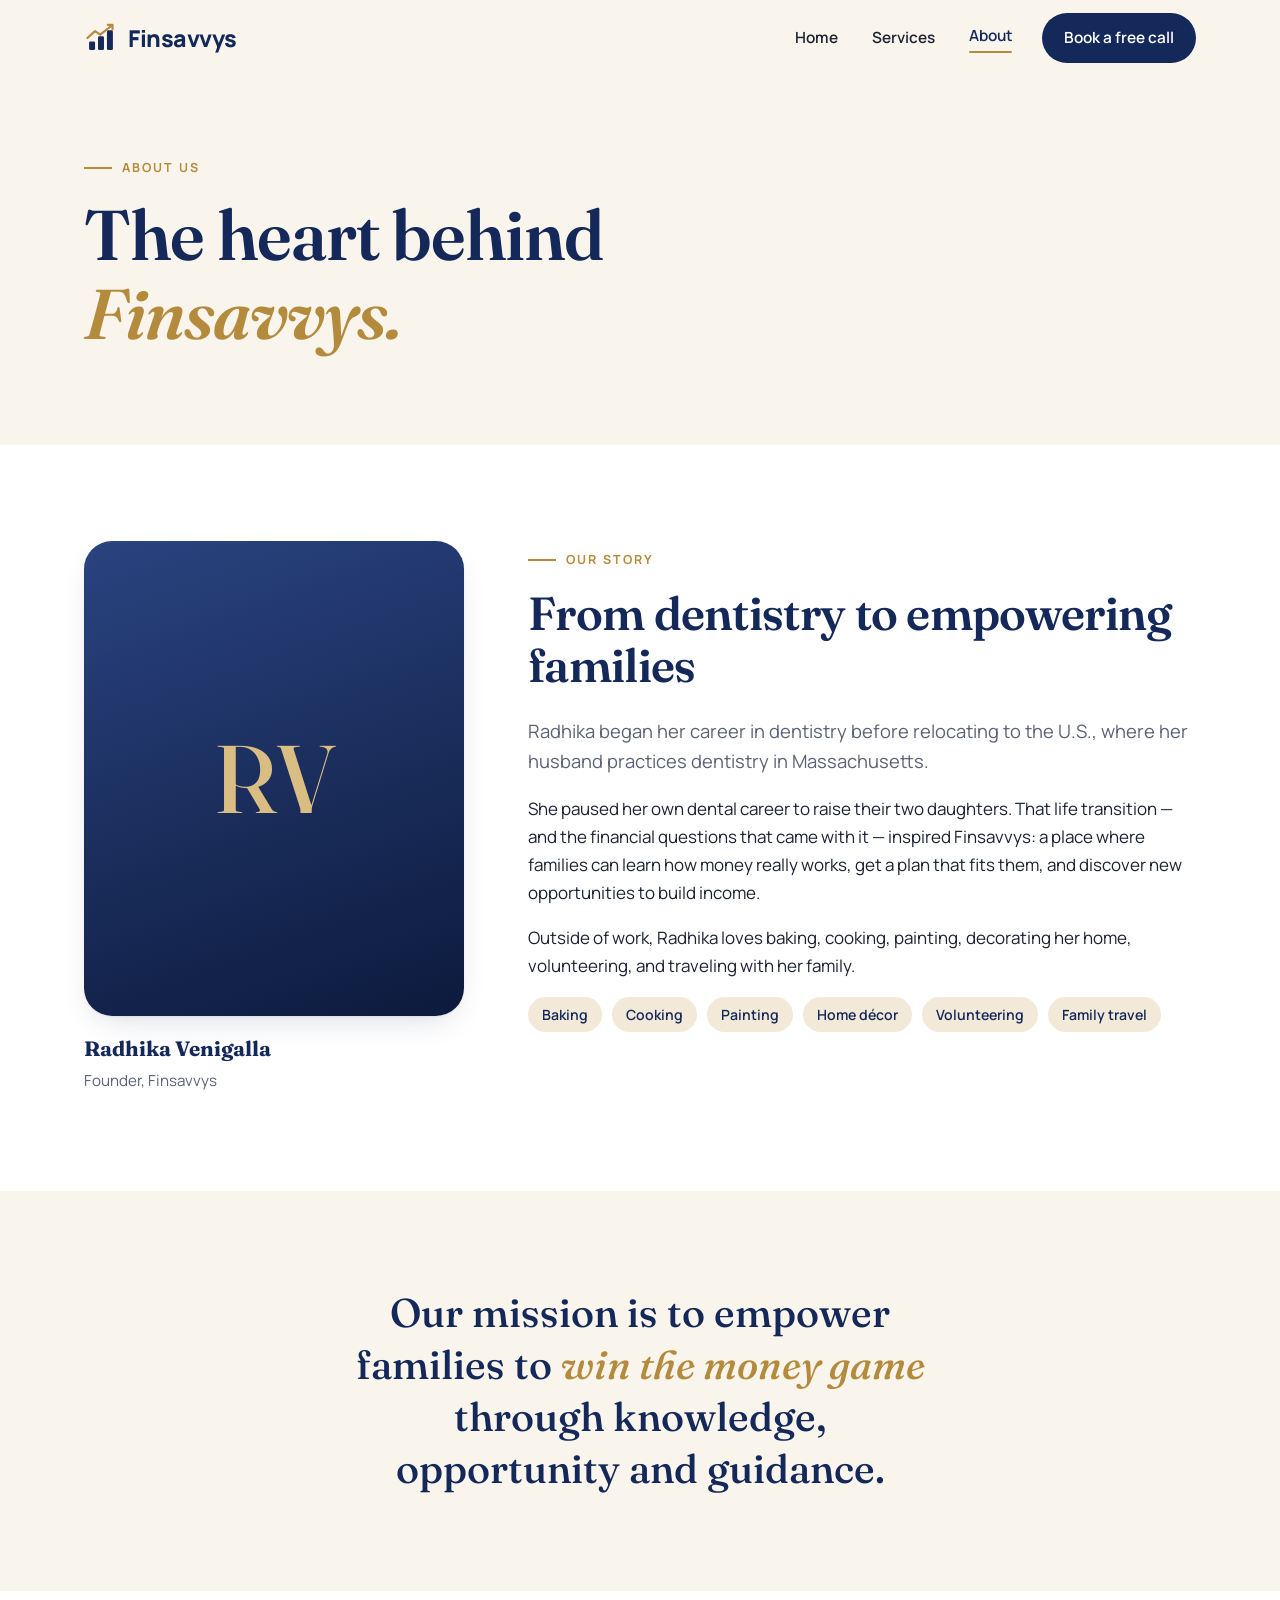
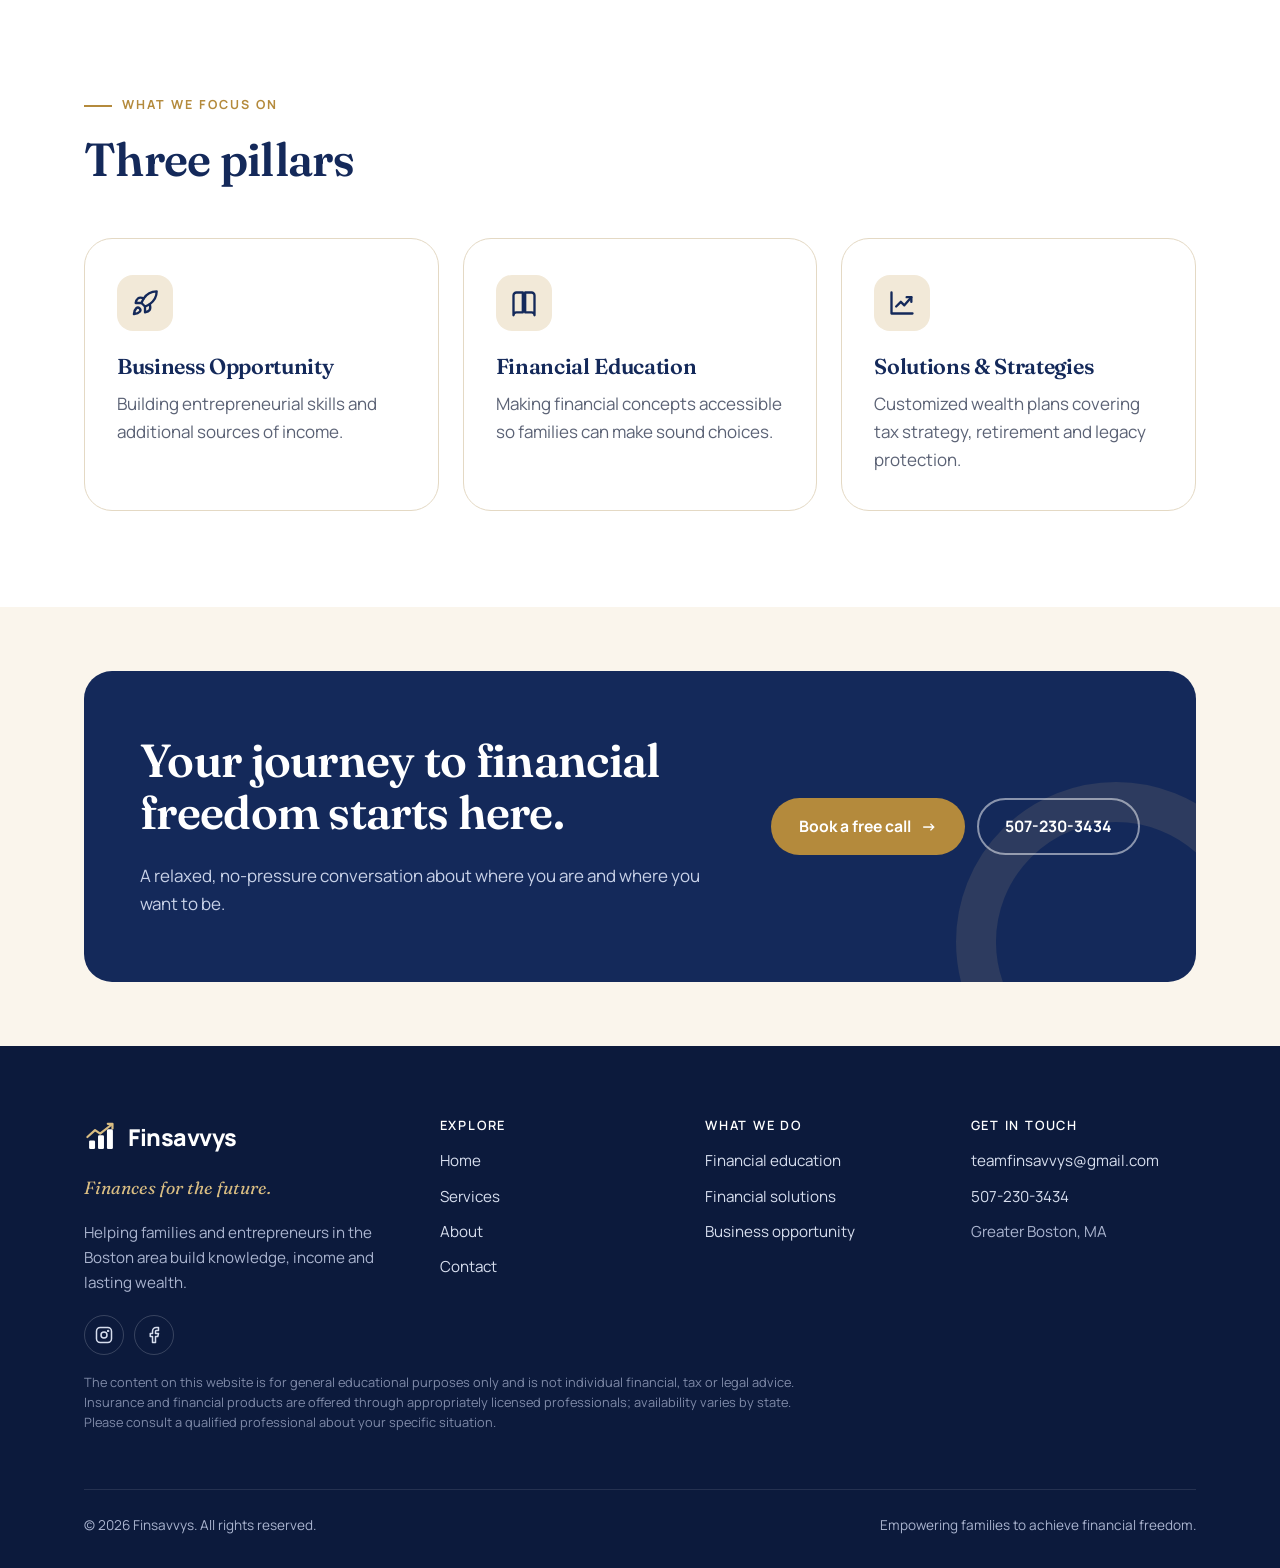
==== about/index.html @ d36380da "1st version" ====
<!doctype html>
<html lang="en">
<head>
<meta charset="utf-8">
<meta name="viewport" content="width=device-width, initial-scale=1">
<title>About | Finsavvys</title>
<meta name="description" content="Meet Radhika Venigalla, founder of Finsavvys, and learn about our mission to empower families through knowledge, opportunity and guidance.">
<link rel="canonical" href="https://www.finsavvys.com/about/">
<meta property="og:type" content="website">
<meta property="og:site_name" content="Finsavvys">
<meta property="og:title" content="About | Finsavvys">
<meta property="og:description" content="Meet Radhika Venigalla, founder of Finsavvys, and learn about our mission to empower families through knowledge, opportunity and guidance.">
<meta property="og:url" content="https://www.finsavvys.com/about/">
<meta property="og:image" content="https://www.finsavvys.com/assets/img/og-image.jpg">
<meta name="twitter:card" content="summary_large_image">
<meta name="theme-color" content="#14295a">
<link rel="icon" href="../assets/img/favicon.svg" type="image/svg+xml">
<link rel="preconnect" href="https://fonts.googleapis.com">
<link rel="preconnect" href="https://fonts.gstatic.com" crossorigin>
<link href="https://fonts.googleapis.com/css2?family=Fraunces:ital,opsz,wght@0,9..144,400..700;1,9..144,400..600&family=Manrope:wght@400;500;600;700;800&display=swap" rel="stylesheet">
<link rel="stylesheet" href="../assets/css/styles.css">
</head>
<body>
<a class="skip-link" href="#main">Skip to content</a>
<header class="site-header">
  <div class="container nav">
    <a class="brand" href="../" aria-label="Finsavvys home"><svg class="brand-mark" viewBox="0 0 40 40" aria-hidden="true"><rect x="6" y="24" width="7" height="10" rx="1.5" fill="#14295a"/><rect x="16.5" y="18" width="7" height="16" rx="1.5" fill="#14295a"/><rect x="27" y="11" width="7" height="23" rx="1.5" fill="#14295a"/><path d="M4 20 13 12l6 4 14-11" fill="none" stroke="#b48a3c" stroke-width="2.6" stroke-linecap="round" stroke-linejoin="round"/><path d="M28 4.5h5.5V10" fill="none" stroke="#b48a3c" stroke-width="2.6" stroke-linecap="round" stroke-linejoin="round"/></svg><span class="brand-name">Finsavvys</span></a>
    <button class="nav-toggle" aria-label="Open menu" aria-expanded="false" aria-controls="nav-links"><svg viewBox="0 0 24 24" fill="none" stroke="currentColor" stroke-width="2" stroke-linecap="round" aria-hidden="true"><path d="M4 7h16M4 12h16M4 17h16"/></svg></button>
    <ul class="nav-links" id="nav-links"><li><a href=".././">Home</a></li><li><a href="../services/">Services</a></li><li><a href="../about/" aria-current="page">About</a></li><li><a class="btn btn-primary" href="../contact/">Book a free call</a></li></ul>
  </div>
</header>
<main id="main">
<section class="page-hero">
  <div class="container">
    <span class="eyebrow">About us</span>
    <h1>The heart behind <em class="accent">Finsavvys.</em></h1>
  </div>
</section>

<section class="bg-white">
  <div class="container founder">
    <div class="reveal">
      <div class="portrait">
        <!-- To use a photo: add assets/img/radhika.jpg and replace the span below with
             <img src="../assets/img/radhika.jpg" alt="Radhika Venigalla, founder of Finsavvys"> -->
        <span class="monogram" aria-hidden="true">RV</span>
      </div>
      <div class="portrait-caption">
        <strong>Radhika Venigalla</strong>
        <span>Founder, Finsavvys</span>
      </div>
    </div>
    <div class="reveal">
      <span class="eyebrow">Our story</span>
      <h2>From dentistry to empowering families</h2>
      <p class="lede">Radhika began her career in dentistry before relocating to the U.S., where her husband practices dentistry in Massachusetts.</p>
      <p>She paused her own dental career to raise their two daughters. That life transition &mdash; and the financial questions that came with it &mdash; inspired Finsavvys: a place where families can learn how money really works, get a plan that fits them, and discover new opportunities to build income.</p>
      <p>Outside of work, Radhika loves baking, cooking, painting, decorating her home, volunteering, and traveling with her family.</p>
      <div class="tags"><span class="tag">Baking</span><span class="tag">Cooking</span><span class="tag">Painting</span><span class="tag">Home d&eacute;cor</span><span class="tag">Volunteering</span><span class="tag">Family travel</span></div>
    </div>
  </div>
</section>

<section>
  <div class="container">
    <p class="mission reveal">Our mission is to empower families to <span class="accent">win the money game</span> through knowledge, opportunity and guidance.</p>
  </div>
</section>

<section class="bg-white">
  <div class="container">
    <div class="section-head reveal">
      <span class="eyebrow">What we focus on</span>
      <h2>Three pillars</h2>
    </div>
    <div class="grid-3">
      <article class="card reveal"><div class="icon"><svg viewBox="0 0 24 24" fill="none" stroke="currentColor" stroke-width="2" stroke-linecap="round" stroke-linejoin="round" aria-hidden="true"><path d="M4.5 16.5c-1.5 1.3-2 5-2 5s3.7-.5 5-2c.7-.8.7-2.1-.1-2.9a2.2 2.2 0 0 0-2.9-.1Z"/><path d="m12 15-3-3a22 22 0 0 1 2-3.9A12.9 12.9 0 0 1 22 2c0 2.7-.8 7.5-6 11a22.4 22.4 0 0 1-4 2Z"/><path d="M9 12H4s.6-3 2-4c1.6-1.1 5 0 5 0"/><path d="M12 15v5s3-.6 4-2c1.1-1.6 0-5 0-5"/></svg></div><h3>Business Opportunity</h3><p>Building entrepreneurial skills and additional sources of income.</p></article>
      <article class="card reveal"><div class="icon"><svg viewBox="0 0 24 24" fill="none" stroke="currentColor" stroke-width="2" stroke-linecap="round" stroke-linejoin="round" aria-hidden="true"><path d="M3 5.5A2.5 2.5 0 0 1 5.5 3H11v17H5.5A2.5 2.5 0 0 0 3 22.5v-17Z"/><path d="M21 5.5A2.5 2.5 0 0 0 18.5 3H13v17h5.5a2.5 2.5 0 0 1 2.5 2.5v-17Z"/></svg></div><h3>Financial Education</h3><p>Making financial concepts accessible so families can make sound choices.</p></article>
      <article class="card reveal"><div class="icon"><svg viewBox="0 0 24 24" fill="none" stroke="currentColor" stroke-width="2" stroke-linecap="round" stroke-linejoin="round" aria-hidden="true"><path d="M3 3v18h18"/><path d="m7 15 4-4 3 3 6-7"/><path d="M16 7h4v4"/></svg></div><h3>Solutions &amp; Strategies</h3><p>Customized wealth plans covering tax strategy, retirement and legacy protection.</p></article>
    </div>
  </div>
</section>

<section class="section-tight">
  <div class="container">
    <div class="cta-band reveal">
      <div>
        <h2>Your journey to financial freedom starts here.</h2>
        <p>A relaxed, no-pressure conversation about where you are and where you want to be.</p>
      </div>
      <div class="cta-actions">
        <a class="btn btn-gold" href="../contact/">Book a free call <span class="arrow">&rarr;</span></a>
        <a class="btn btn-light" href="tel:+15072303434">507-230-3434</a>
      </div>
    </div>
  </div>
</section>
</main>
<footer class="site-footer">
  <div class="container">
    <div class="footer-grid">
      <div>
        <a class="brand" href="../" aria-label="Finsavvys home"><svg class="brand-mark" viewBox="0 0 40 40" aria-hidden="true"><rect x="6" y="24" width="7" height="10" rx="1.5" fill="#ffffff"/><rect x="16.5" y="18" width="7" height="16" rx="1.5" fill="#ffffff"/><rect x="27" y="11" width="7" height="23" rx="1.5" fill="#ffffff"/><path d="M4 20 13 12l6 4 14-11" fill="none" stroke="#d9bd82" stroke-width="2.6" stroke-linecap="round" stroke-linejoin="round"/><path d="M28 4.5h5.5V10" fill="none" stroke="#d9bd82" stroke-width="2.6" stroke-linecap="round" stroke-linejoin="round"/></svg><span class="brand-name">Finsavvys</span></a>
        <p class="tagline">Finances for the future.</p>
        <p>Helping families and entrepreneurs in the Boston area build knowledge, income and lasting wealth.</p>
        <div class="socials">
          <a href="https://www.instagram.com/finsavvys/" target="_blank" rel="noopener" aria-label="Finsavvys on Instagram"><svg viewBox="0 0 24 24" fill="none" stroke="currentColor" stroke-width="2" stroke-linecap="round" stroke-linejoin="round" aria-hidden="true"><rect x="2" y="2" width="20" height="20" rx="5"/><circle cx="12" cy="12" r="4"/><circle cx="17.5" cy="6.5" r=".6" fill="currentColor"/></svg></a>
          <a href="https://www.facebook.com/FinsavvysBoston/" target="_blank" rel="noopener" aria-label="Finsavvys on Facebook"><svg viewBox="0 0 24 24" fill="none" stroke="currentColor" stroke-width="2" stroke-linecap="round" stroke-linejoin="round" aria-hidden="true"><path d="M18 2h-3a5 5 0 0 0-5 5v3H7v4h3v8h4v-8h3l1-4h-4V7a1 1 0 0 1 1-1h3V2Z"/></svg></a>
        </div>
      </div>
      <div>
        <h4>Explore</h4>
        <ul>
          <li><a href="../">Home</a></li>
          <li><a href="../services/">Services</a></li>
          <li><a href="../about/">About</a></li>
          <li><a href="../contact/">Contact</a></li>
        </ul>
      </div>
      <div>
        <h4>What we do</h4>
        <ul>
          <li><a href="../services/#education">Financial education</a></li>
          <li><a href="../services/#solutions">Financial solutions</a></li>
          <li><a href="../services/#opportunity">Business opportunity</a></li>
        </ul>
      </div>
      <div>
        <h4>Get in touch</h4>
        <ul>
          <li><a href="mailto:teamfinsavvys@gmail.com">teamfinsavvys@gmail.com</a></li>
          <li><a href="tel:+15072303434">507-230-3434</a></li>
          <li>Greater Boston, MA</li>
        </ul>
      </div>
    </div>
    <p class="disclaimer">The content on this website is for general educational purposes only and is not individual financial, tax or legal advice. Insurance and financial products are offered through appropriately licensed professionals; availability varies by state. Please consult a qualified professional about your specific situation.</p>
    <div class="footer-bottom">
      <span>&copy; <span id="year">2026</span> Finsavvys. All rights reserved.</span>
      <span>Empowering families to achieve financial freedom.</span>
    </div>
  </div>
</footer>
<script src="../assets/js/main.js"></script>
</body>
</html>
---- assets/css/styles.css ----
/* ==========================================================
   Finsavvys — site styles
   Palette pulled from the Finsavvys logo: navy, gold, cream.
   ========================================================== */
:root {
  --navy: #14295a;
  --navy-deep: #0c1a3c;
  --navy-soft: #2a4380;
  --gold: #b48a3c;
  --gold-soft: #d9bd82;
  --cream: #faf5ec;
  --cream-deep: #f2e9d8;
  --ink: #1c2233;
  --muted: #5b6275;
  --line: #e4d9c4;
  --white: #ffffff;
  --radius: 14px;
  --radius-lg: 28px;
  --shadow: 0 1px 2px rgba(12, 26, 60, .06), 0 12px 32px -12px rgba(12, 26, 60, .18);
  --max: 1160px;
  --serif: "Fraunces", Georgia, "Times New Roman", serif;
  --sans: "Manrope", system-ui, -apple-system, "Segoe UI", sans-serif;
}

*, *::before, *::after { box-sizing: border-box; }
html { scroll-behavior: smooth; -webkit-text-size-adjust: 100%; }
body {
  margin: 0;
  font-family: var(--sans);
  font-size: 17px;
  line-height: 1.65;
  color: var(--ink);
  background: var(--cream);
  -webkit-font-smoothing: antialiased;
}
img, svg { display: block; max-width: 100%; }
a { color: var(--navy); }
a:hover { color: var(--gold); }
h1, h2, h3, h4 {
  font-family: var(--serif);
  font-weight: 600;
  color: var(--navy);
  line-height: 1.12;
  letter-spacing: -0.015em;
  margin: 0 0 .5em;
}
h1 { font-size: clamp(2.4rem, 5.6vw, 4.4rem); }
h2 { font-size: clamp(1.9rem, 3.8vw, 2.9rem); }
h3 { font-size: 1.35rem; }
p { margin: 0 0 1em; }
em.accent { font-style: italic; color: var(--gold); }

.container { width: 100%; max-width: var(--max); margin: 0 auto; padding: 0 24px; }
.skip-link {
  position: absolute; left: -999px; top: 8px; z-index: 100;
  background: var(--navy); color: #fff; padding: 8px 14px; border-radius: 8px;
}
.skip-link:focus { left: 8px; }

.eyebrow {
  display: inline-flex; align-items: center; gap: 10px;
  font-size: .78rem; font-weight: 700; letter-spacing: .16em; text-transform: uppercase;
  color: var(--gold); margin-bottom: 18px;
}
.eyebrow::before { content: ""; width: 28px; height: 2px; background: currentColor; }
.lede { font-size: 1.15rem; color: var(--muted); max-width: 60ch; }

/* ---------- Buttons ---------- */
.btn {
  display: inline-flex; align-items: center; gap: 10px;
  padding: 14px 26px; border-radius: 999px;
  font-family: var(--sans); font-weight: 700; font-size: .98rem;
  text-decoration: none; border: 2px solid transparent; cursor: pointer;
  transition: transform .15s ease, background .2s ease, color .2s ease, border-color .2s ease;
}
.btn:hover { transform: translateY(-1px); }
.btn-primary { background: var(--navy); color: #fff; }
.btn-primary:hover { background: var(--navy-deep); color: #fff; }
.btn-gold { background: var(--gold); color: #fff; }
.btn-gold:hover { background: #9c7630; color: #fff; }
.btn-ghost { border-color: var(--navy); color: var(--navy); background: transparent; }
.btn-ghost:hover { background: var(--navy); color: #fff; }
.btn-light { border-color: rgba(255,255,255,.5); color: #fff; }
.btn-light:hover { background: #fff; color: var(--navy); }
.btn .arrow { transition: transform .2s ease; }
.btn:hover .arrow { transform: translateX(3px); }

/* ---------- Header ---------- */
.site-header {
  position: sticky; top: 0; z-index: 50;
  background: rgba(250, 245, 236, .88);
  backdrop-filter: saturate(1.4) blur(10px);
  -webkit-backdrop-filter: saturate(1.4) blur(10px);
  border-bottom: 1px solid transparent;
  transition: border-color .2s ease;
}
.site-header.scrolled { border-bottom-color: var(--line); }
.nav { display: flex; align-items: center; justify-content: space-between; height: 76px; }
.brand { display: inline-flex; align-items: center; gap: 10px; text-decoration: none; }
.brand-mark { width: 34px; height: 34px; }
.brand-name { font-family: var(--sans); font-weight: 800; font-size: 1.45rem; color: var(--navy); letter-spacing: -0.02em; }
.nav-links { display: flex; align-items: center; gap: 6px; list-style: none; margin: 0; padding: 0; }
.nav-links a {
  display: block; padding: 8px 14px; border-radius: 999px;
  text-decoration: none; font-weight: 600; font-size: .96rem; color: var(--ink);
}
.nav-links a:hover { color: var(--navy); background: var(--cream-deep); }
.nav-links a[aria-current="page"] { color: var(--navy); }
.nav-links a[aria-current="page"]::after {
  content: ""; display: block; height: 2px; background: var(--gold); margin-top: 2px; border-radius: 2px;
}
.nav-links .btn { margin-left: 10px; padding: 10px 20px; color: #fff; }
.nav-links .btn:hover { background: var(--navy-deep); }
.nav-toggle {
  display: none; background: none; border: 0; padding: 10px; cursor: pointer; color: var(--navy);
}
.nav-toggle svg { width: 26px; height: 26px; }

@media (max-width: 820px) {
  .nav-toggle { display: block; }
  .nav-links {
    position: absolute; top: 76px; left: 0; right: 0;
    flex-direction: column; align-items: stretch; gap: 0;
    background: var(--cream); border-bottom: 1px solid var(--line);
    padding: 8px 24px 20px;
    display: none;
  }
  .nav-links.open { display: flex; }
  .nav-links a { padding: 14px 4px; border-radius: 0; border-bottom: 1px solid var(--line); }
  .nav-links a[aria-current="page"]::after { display: none; }
  .nav-links .btn { margin: 14px 0 0; justify-content: center; border-bottom: 0; padding: 14px; border-radius: 999px; }
}

/* ---------- Sections ---------- */
section { padding: 96px 0; }
.section-tight { padding: 64px 0; }
.section-head { max-width: 720px; margin-bottom: 52px; }
.section-head.center { text-align: center; margin-left: auto; margin-right: auto; }
.section-head.center .eyebrow { justify-content: center; }
.section-head.center .lede { margin-left: auto; margin-right: auto; }
.bg-white { background: var(--white); }
.bg-navy { background: var(--navy); color: #d7deee; }
.bg-navy h2, .bg-navy h3 { color: #fff; }
.bg-navy .eyebrow { color: var(--gold-soft); }
.bg-navy .lede { color: #b9c3dc; }

/* ---------- Hero ---------- */
.hero { padding: 72px 0 96px; position: relative; overflow: hidden; }
.hero-grid { display: grid; grid-template-columns: 1.15fr .85fr; gap: 56px; align-items: center; }
.hero h1 { margin-bottom: 24px; }
.hero .lede { margin-bottom: 36px; }
.hero-actions { display: flex; flex-wrap: wrap; gap: 14px; }
.hero-trust { display: flex; flex-wrap: wrap; gap: 22px; margin-top: 40px; color: var(--muted); font-size: .92rem; font-weight: 600; }
.hero-trust span { display: inline-flex; align-items: center; gap: 8px; }
.hero-trust svg { width: 18px; height: 18px; color: var(--gold); }

.hero-card {
  position: relative; background: var(--navy); color: #fff;
  border-radius: var(--radius-lg); padding: 36px; box-shadow: var(--shadow);
  overflow: hidden;
}
.hero-card::before {
  content: ""; position: absolute; inset: auto -60px -60px auto; width: 220px; height: 220px;
  border-radius: 50%; background: radial-gradient(circle, rgba(217,189,130,.35), transparent 70%);
}
.hero-card .label { font-size: .78rem; letter-spacing: .14em; text-transform: uppercase; color: var(--gold-soft); font-weight: 700; }
.hero-card h3 { color: #fff; font-size: 1.6rem; margin: 10px 0 22px; }
.growth { width: 100%; height: auto; margin: 6px 0 22px; }
.pillars-mini { list-style: none; margin: 0; padding: 0; display: grid; gap: 12px; }
.pillars-mini li {
  display: flex; align-items: center; gap: 12px;
  background: rgba(255,255,255,.07); border: 1px solid rgba(255,255,255,.1);
  padding: 12px 14px; border-radius: 12px; font-weight: 600; font-size: .95rem;
}
.pillars-mini .dot { width: 8px; height: 8px; border-radius: 50%; background: var(--gold-soft); flex: none; }

.hero-deco {
  position: absolute; right: -120px; top: -120px; width: 420px; height: 420px; border-radius: 50%;
  border: 1px solid var(--line); pointer-events: none;
}
.hero-deco.two { right: -60px; top: -60px; width: 300px; height: 300px; }

@media (max-width: 920px) {
  .hero-grid { grid-template-columns: 1fr; }
  .hero { padding-top: 48px; }
}

/* ---------- Pillar cards ---------- */
.grid-3 { display: grid; grid-template-columns: repeat(3, 1fr); gap: 24px; }
@media (max-width: 920px) { .grid-3 { grid-template-columns: 1fr; } }
.card {
  background: var(--white); border: 1px solid var(--line); border-radius: var(--radius-lg);
  padding: 36px 32px; position: relative; transition: transform .2s ease, box-shadow .2s ease;
}
.card:hover { transform: translateY(-4px); box-shadow: var(--shadow); }
.card .icon {
  width: 56px; height: 56px; border-radius: 16px; display: grid; place-items: center;
  background: var(--cream-deep); color: var(--navy); margin-bottom: 24px;
}
.card .icon svg { width: 28px; height: 28px; }
.card .num { position: absolute; top: 28px; right: 32px; font-family: var(--serif); font-size: 1rem; color: var(--gold); font-weight: 600; }
.card p { color: var(--muted); margin-bottom: 0; }
.card .card-link { display: inline-flex; margin-top: 20px; font-weight: 700; text-decoration: none; gap: 6px; }

/* ---------- Specializations ---------- */
.spec-grid { display: grid; grid-template-columns: repeat(4, 1fr); gap: 16px; }
@media (max-width: 920px) { .spec-grid { grid-template-columns: repeat(2, 1fr); } }
@media (max-width: 480px) { .spec-grid { grid-template-columns: 1fr; } }
.spec {
  display: flex; align-items: center; gap: 14px;
  background: rgba(255,255,255,.06); border: 1px solid rgba(255,255,255,.12);
  border-radius: var(--radius); padding: 20px; color: #fff; font-weight: 700;
}
.spec svg { width: 26px; height: 26px; color: var(--gold-soft); flex: none; }
.bg-white .spec, .bg-cream .spec { background: var(--cream); border-color: var(--line); color: var(--navy); }
.bg-white .spec svg { color: var(--gold); }

/* ---------- Split / feature ---------- */
.split { display: grid; grid-template-columns: 1fr 1fr; gap: 64px; align-items: center; }
@media (max-width: 920px) { .split { grid-template-columns: 1fr; gap: 40px; } }
.checklist { list-style: none; padding: 0; margin: 24px 0 32px; display: grid; gap: 14px; }
.checklist li { display: flex; gap: 14px; align-items: flex-start; }
.checklist svg { width: 22px; height: 22px; color: var(--gold); flex: none; margin-top: 3px; }

.steps { display: grid; gap: 18px; counter-reset: step; }
.step {
  display: grid; grid-template-columns: 56px 1fr; gap: 18px; align-items: start;
  background: var(--white); border: 1px solid var(--line); border-radius: var(--radius); padding: 22px;
}
.step::before {
  counter-increment: step; content: counter(step, decimal-leading-zero);
  font-family: var(--serif); font-size: 1.6rem; color: var(--gold); font-weight: 600; line-height: 1;
}
.step h3 { font-size: 1.1rem; margin-bottom: 4px; }
.step p { color: var(--muted); margin: 0; font-size: .96rem; }

/* ---------- Quote band ---------- */
.mission {
  font-family: var(--serif); font-size: clamp(1.6rem, 3.4vw, 2.5rem); line-height: 1.3;
  color: var(--navy); max-width: 22ch; margin: 0 auto; text-align: center; font-weight: 500;
}
.mission .accent { color: var(--gold); font-style: italic; }

/* ---------- CTA band ---------- */
.cta-band {
  background: var(--navy); border-radius: var(--radius-lg); padding: 64px 56px; color: #c9d2e8;
  display: grid; grid-template-columns: 1.4fr 1fr; gap: 40px; align-items: center; position: relative; overflow: hidden;
}
.cta-band::after {
  content: ""; position: absolute; right: -80px; bottom: -120px; width: 320px; height: 320px; border-radius: 50%;
  border: 40px solid rgba(217,189,130,.12);
}
.cta-band h2 { color: #fff; }
.cta-band p { margin: 0; }
.cta-actions { display: flex; flex-wrap: wrap; gap: 12px; justify-content: flex-end; position: relative; z-index: 1; }
@media (max-width: 820px) {
  .cta-band { grid-template-columns: 1fr; padding: 44px 28px; }
  .cta-actions { justify-content: flex-start; }
}

/* ---------- Page hero (inner pages) ---------- */
.page-hero { padding: 72px 0 56px; }
.page-hero h1 { max-width: 16ch; }

/* ---------- About ---------- */
.founder { display: grid; grid-template-columns: 380px 1fr; gap: 64px; align-items: start; }
@media (max-width: 920px) { .founder { grid-template-columns: 1fr; gap: 36px; } }
.portrait {
  aspect-ratio: 4 / 5; border-radius: var(--radius-lg); overflow: hidden; position: relative;
  background: linear-gradient(160deg, var(--navy-soft), var(--navy-deep));
  display: grid; place-items: center; box-shadow: var(--shadow);
}
.portrait img { width: 100%; height: 100%; object-fit: cover; }
.portrait .monogram { font-family: var(--serif); font-size: 6rem; color: var(--gold-soft); font-weight: 500; }
.portrait-caption { margin-top: 16px; }
.portrait-caption strong { display: block; font-family: var(--serif); font-size: 1.3rem; color: var(--navy); }
.portrait-caption span { color: var(--muted); font-size: .95rem; }
.tags { display: flex; flex-wrap: wrap; gap: 10px; margin-top: 16px; }
.tag { background: var(--cream-deep); color: var(--navy); border-radius: 999px; padding: 6px 14px; font-size: .88rem; font-weight: 600; }

/* ---------- Contact ---------- */
.contact-grid { display: grid; grid-template-columns: .9fr 1.1fr; gap: 56px; align-items: start; }
@media (max-width: 920px) { .contact-grid { grid-template-columns: 1fr; } }
.contact-list { list-style: none; padding: 0; margin: 28px 0; display: grid; gap: 14px; }
.contact-list a {
  display: flex; align-items: center; gap: 16px; text-decoration: none;
  background: var(--white); border: 1px solid var(--line); border-radius: var(--radius); padding: 18px 20px;
  color: var(--ink); transition: border-color .2s ease;
}
.contact-list a:hover { border-color: var(--gold); color: var(--ink); }
.contact-list .icon { width: 44px; height: 44px; border-radius: 12px; background: var(--cream-deep); color: var(--navy); display: grid; place-items: center; flex: none; }
.contact-list .icon svg { width: 22px; height: 22px; }
.contact-list small { display: block; color: var(--muted); font-size: .8rem; font-weight: 700; letter-spacing: .08em; text-transform: uppercase; }
.contact-list strong { font-weight: 700; word-break: break-word; }

.form-card { background: var(--white); border: 1px solid var(--line); border-radius: var(--radius-lg); padding: 40px; box-shadow: var(--shadow); }
@media (max-width: 520px) { .form-card { padding: 26px 20px; } }
.form-row { display: grid; grid-template-columns: 1fr 1fr; gap: 16px; }
@media (max-width: 520px) { .form-row { grid-template-columns: 1fr; } }
.field { display: grid; gap: 6px; margin-bottom: 18px; }
.field label { font-weight: 700; font-size: .9rem; color: var(--navy); }
.field input, .field select, .field textarea {
  font: inherit; font-size: 1rem; color: var(--ink);
  background: var(--cream); border: 1px solid var(--line); border-radius: 12px; padding: 13px 14px; width: 100%;
  transition: border-color .2s ease, box-shadow .2s ease;
}
.field textarea { min-height: 130px; resize: vertical; }
.field input:focus, .field select:focus, .field textarea:focus {
  outline: none; border-color: var(--navy); box-shadow: 0 0 0 3px rgba(20,41,90,.12);
}
.chips { display: flex; flex-wrap: wrap; gap: 8px; }
.chip { position: relative; }
.chip input { position: absolute; left: 0; top: 0; width: 1px; height: 1px; opacity: 0; pointer-events: none; }
.chip span {
  display: inline-block; padding: 8px 14px; border-radius: 999px; border: 1px solid var(--line);
  background: var(--cream); font-size: .9rem; font-weight: 600; cursor: pointer; user-select: none;
}
.chip input:checked + span { background: var(--navy); color: #fff; border-color: var(--navy); }
.chip input:focus-visible + span { box-shadow: 0 0 0 3px rgba(20,41,90,.2); }
.form-note { font-size: .85rem; color: var(--muted); margin-top: 14px; }
.hp { position: absolute; left: -9999px; }

/* ---------- Footer ---------- */
.site-footer { background: var(--navy-deep); color: #aab4cf; padding: 72px 0 32px; font-size: .95rem; }
.footer-grid { display: grid; grid-template-columns: 1.4fr 1fr 1fr 1fr; gap: 40px; }
@media (max-width: 820px) { .footer-grid { grid-template-columns: 1fr 1fr; } }
@media (max-width: 480px) { .footer-grid { grid-template-columns: 1fr; } }
.site-footer .brand-name { color: #fff; }
.site-footer h4 { font-family: var(--sans); color: #fff; font-size: .8rem; letter-spacing: .14em; text-transform: uppercase; margin-bottom: 16px; }
.site-footer ul { list-style: none; margin: 0; padding: 0; display: grid; gap: 10px; }
.site-footer a { color: #d7deee; text-decoration: none; }
.site-footer a:hover { color: var(--gold-soft); }
.tagline { font-family: var(--serif); font-style: italic; color: var(--gold-soft); margin-top: 12px; font-size: 1.1rem; }
.socials { display: flex; gap: 10px; margin-top: 20px; }
.socials a { width: 40px; height: 40px; border-radius: 50%; display: grid; place-items: center; border: 1px solid rgba(255,255,255,.18); }
.socials a:hover { border-color: var(--gold-soft); }
.socials svg { width: 18px; height: 18px; }
.footer-bottom {
  border-top: 1px solid rgba(255,255,255,.1); margin-top: 56px; padding-top: 24px;
  display: flex; flex-wrap: wrap; justify-content: space-between; gap: 16px; font-size: .85rem;
}
.disclaimer { font-size: .8rem; color: #7f8aa8; margin-top: 18px; max-width: 90ch; line-height: 1.55; }

/* ---------- Reveal on scroll ---------- */
.reveal { opacity: 0; transform: translateY(18px); transition: opacity .7s ease, transform .7s ease; }
.reveal.in { opacity: 1; transform: none; }
@media (prefers-reduced-motion: reduce) {
  .reveal { opacity: 1; transform: none; transition: none; }
  html { scroll-behavior: auto; }
}
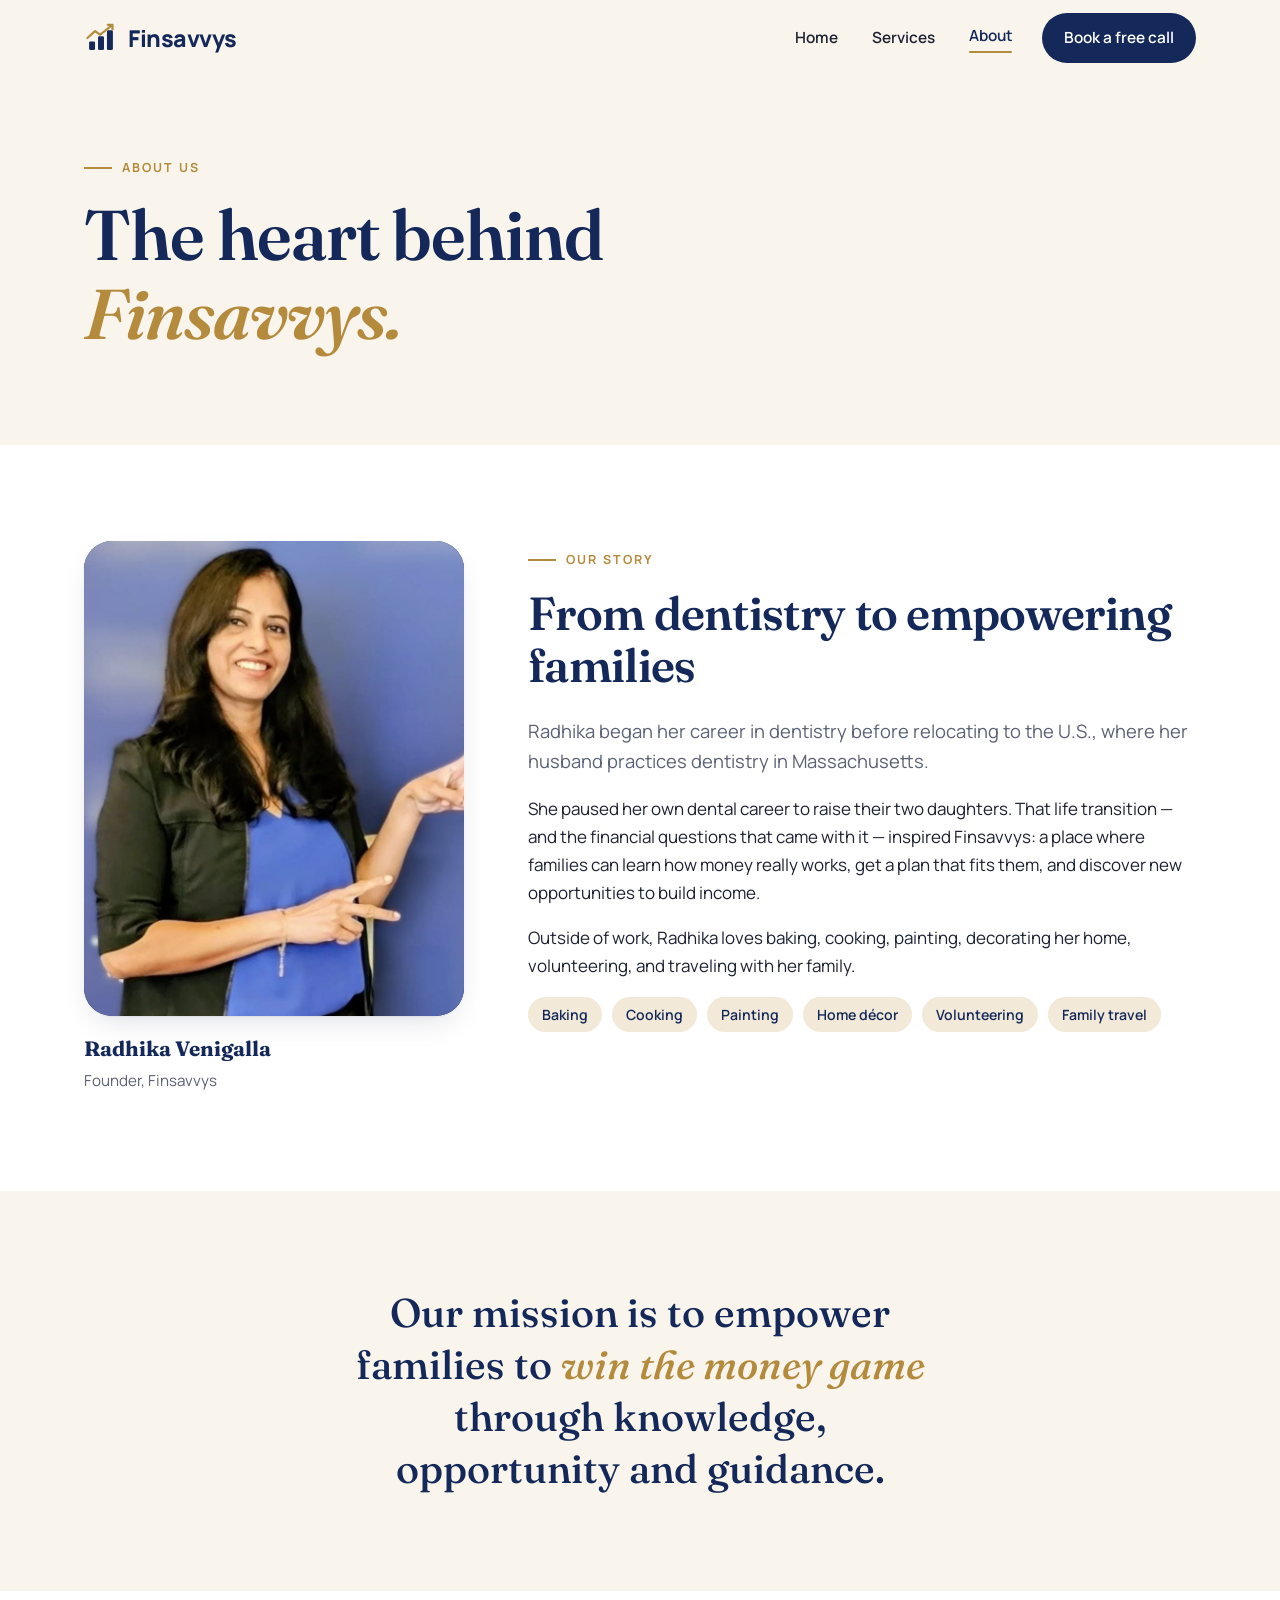
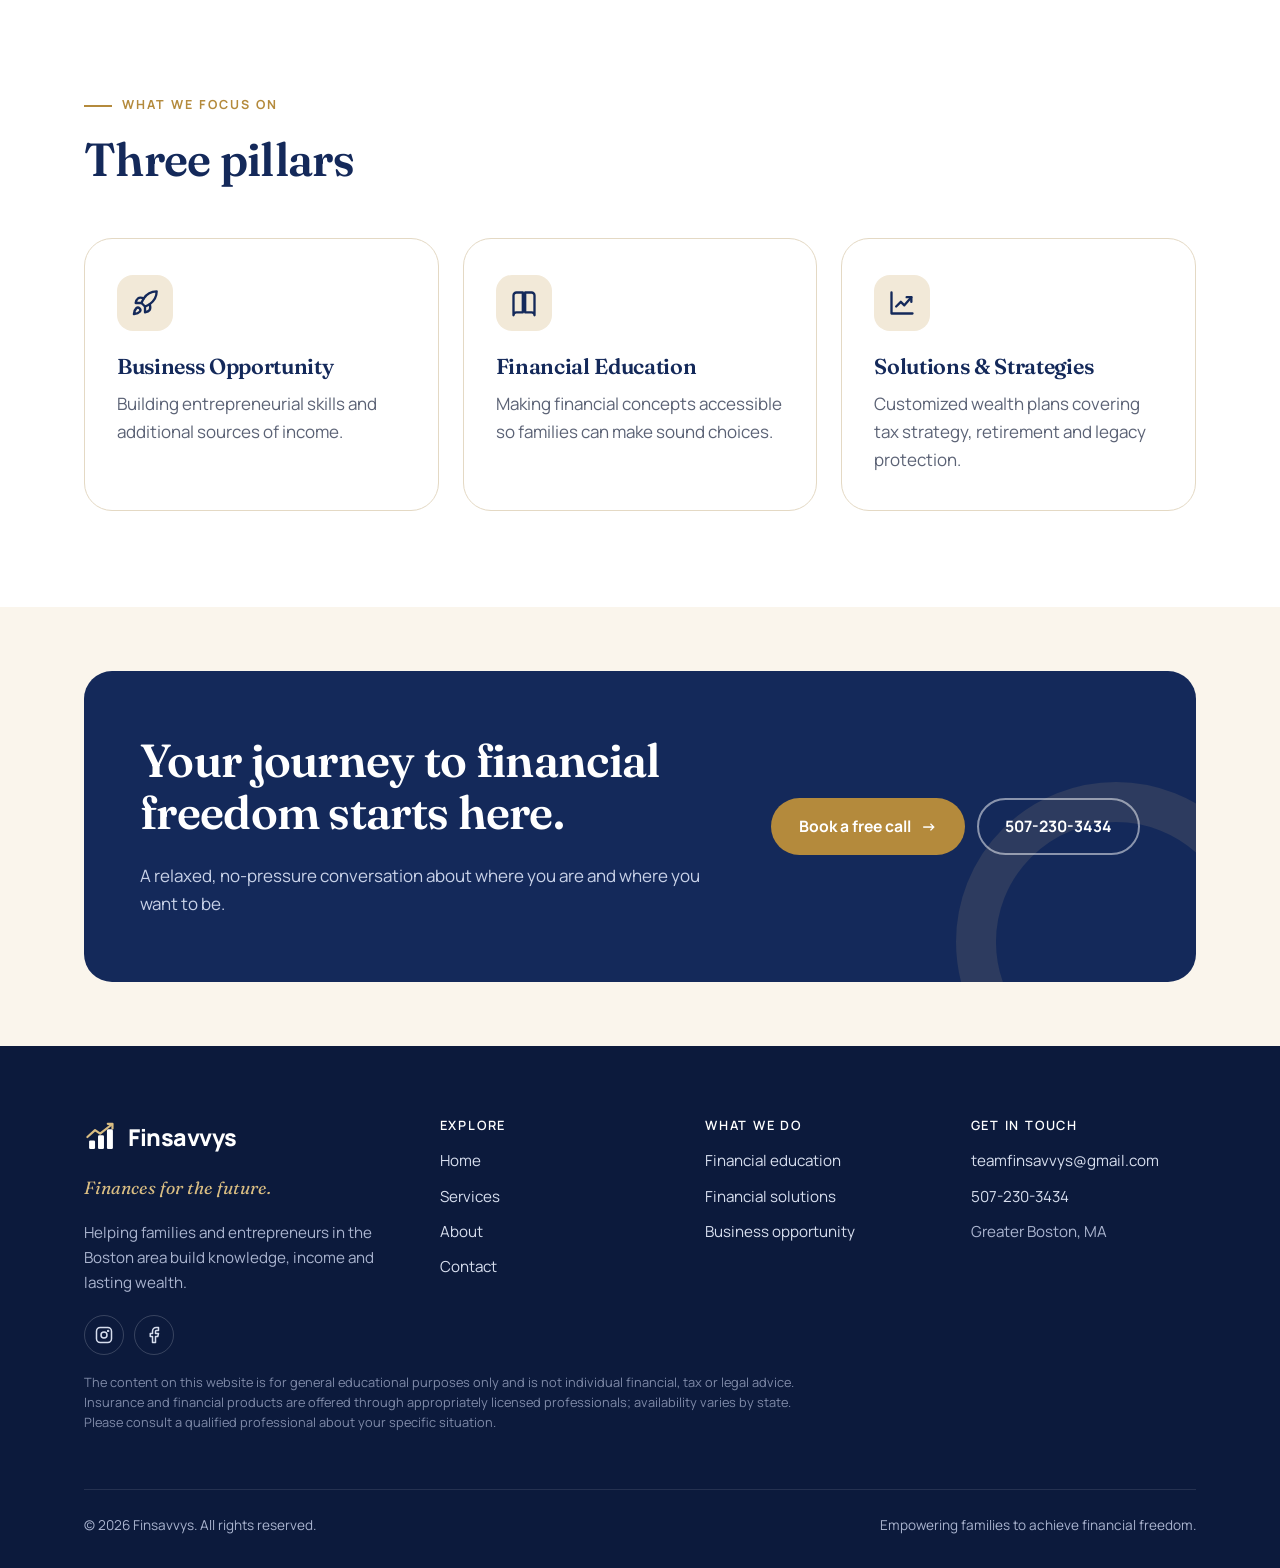
==== commit 662a33f0: "v2" ====
--- a/about/index.html
+++ b/about/index.html
@@ -41,9 +41,7 @@
   <div class="container founder">
     <div class="reveal">
       <div class="portrait">
-        <!-- To use a photo: add assets/img/radhika.jpg and replace the span below with
-             <img src="../assets/img/radhika.jpg" alt="Radhika Venigalla, founder of Finsavvys"> -->
-        <span class="monogram" aria-hidden="true">RV</span>
+        <img src="../assets/img/radhika.jpg" alt="Radhika Venigalla, founder of Finsavvys" width="800" height="1000" loading="eager">
       </div>
       <div class="portrait-caption">
         <strong>Radhika Venigalla</strong>
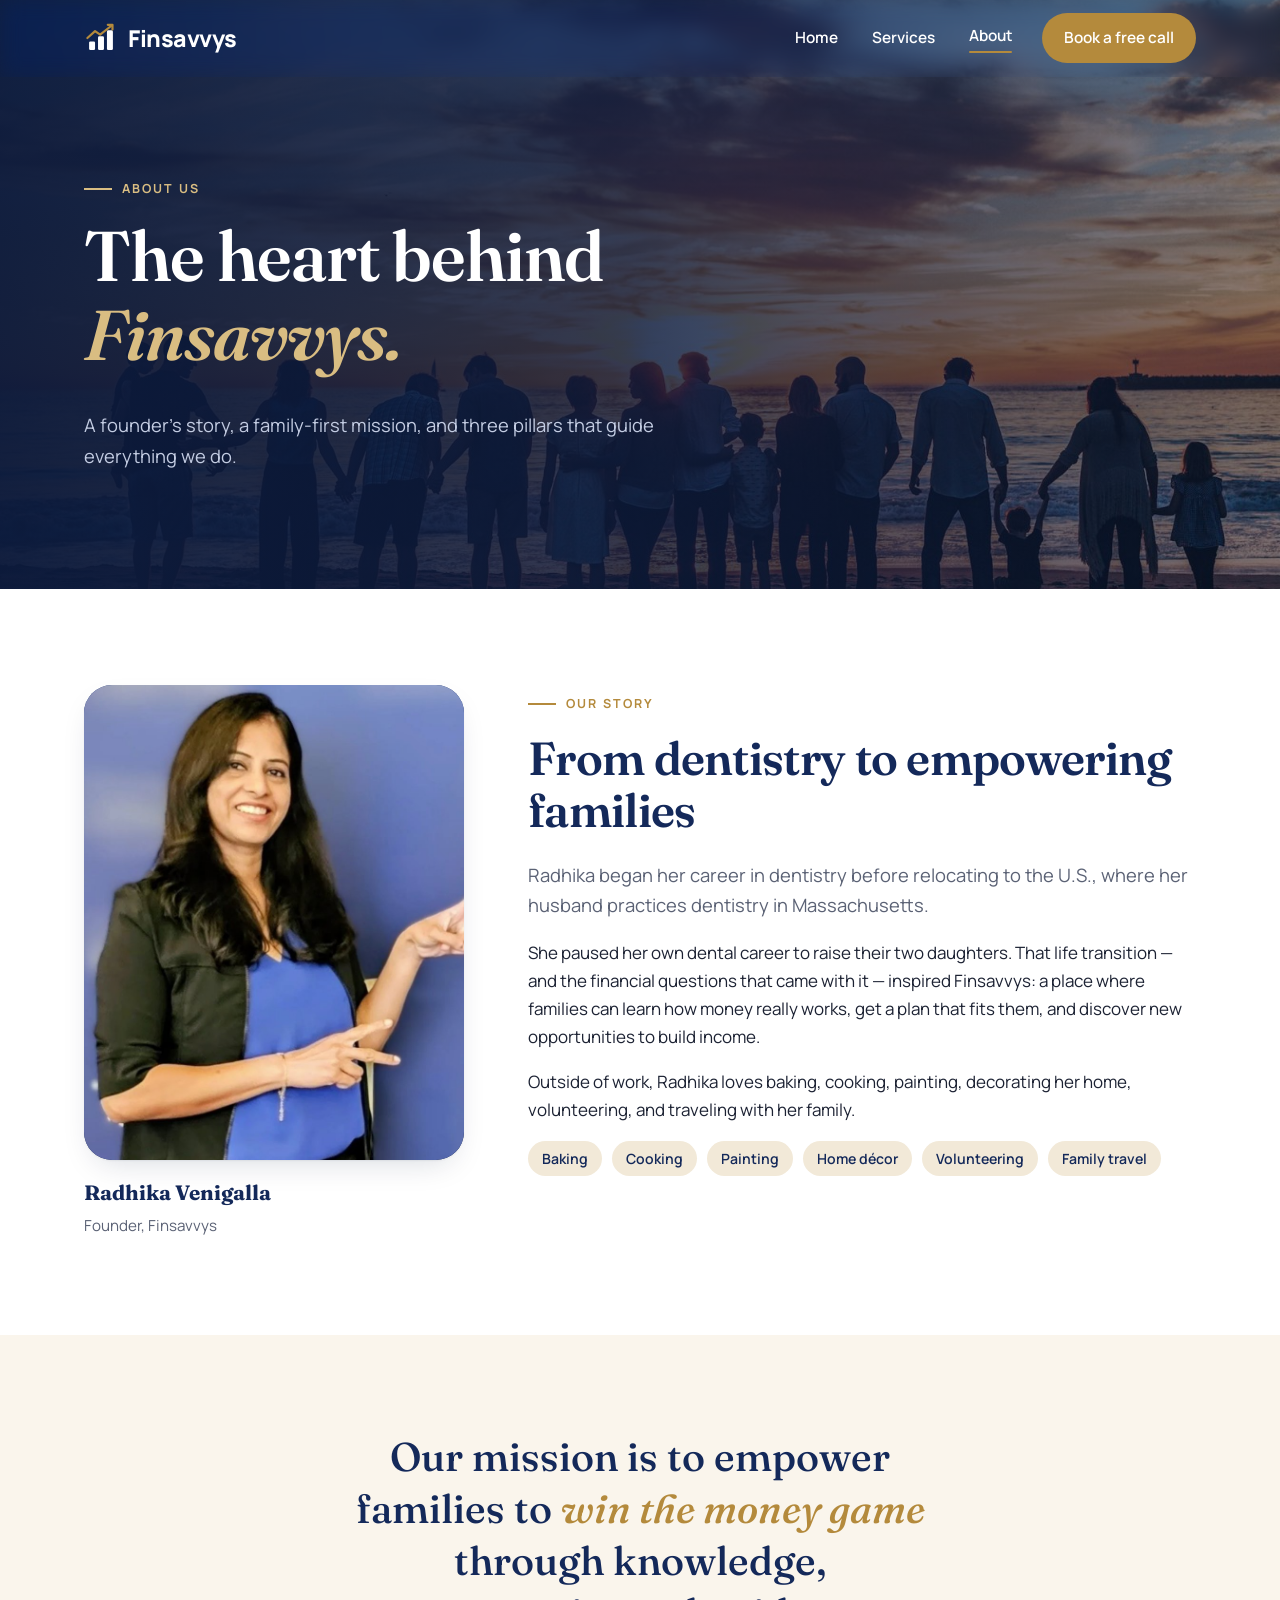
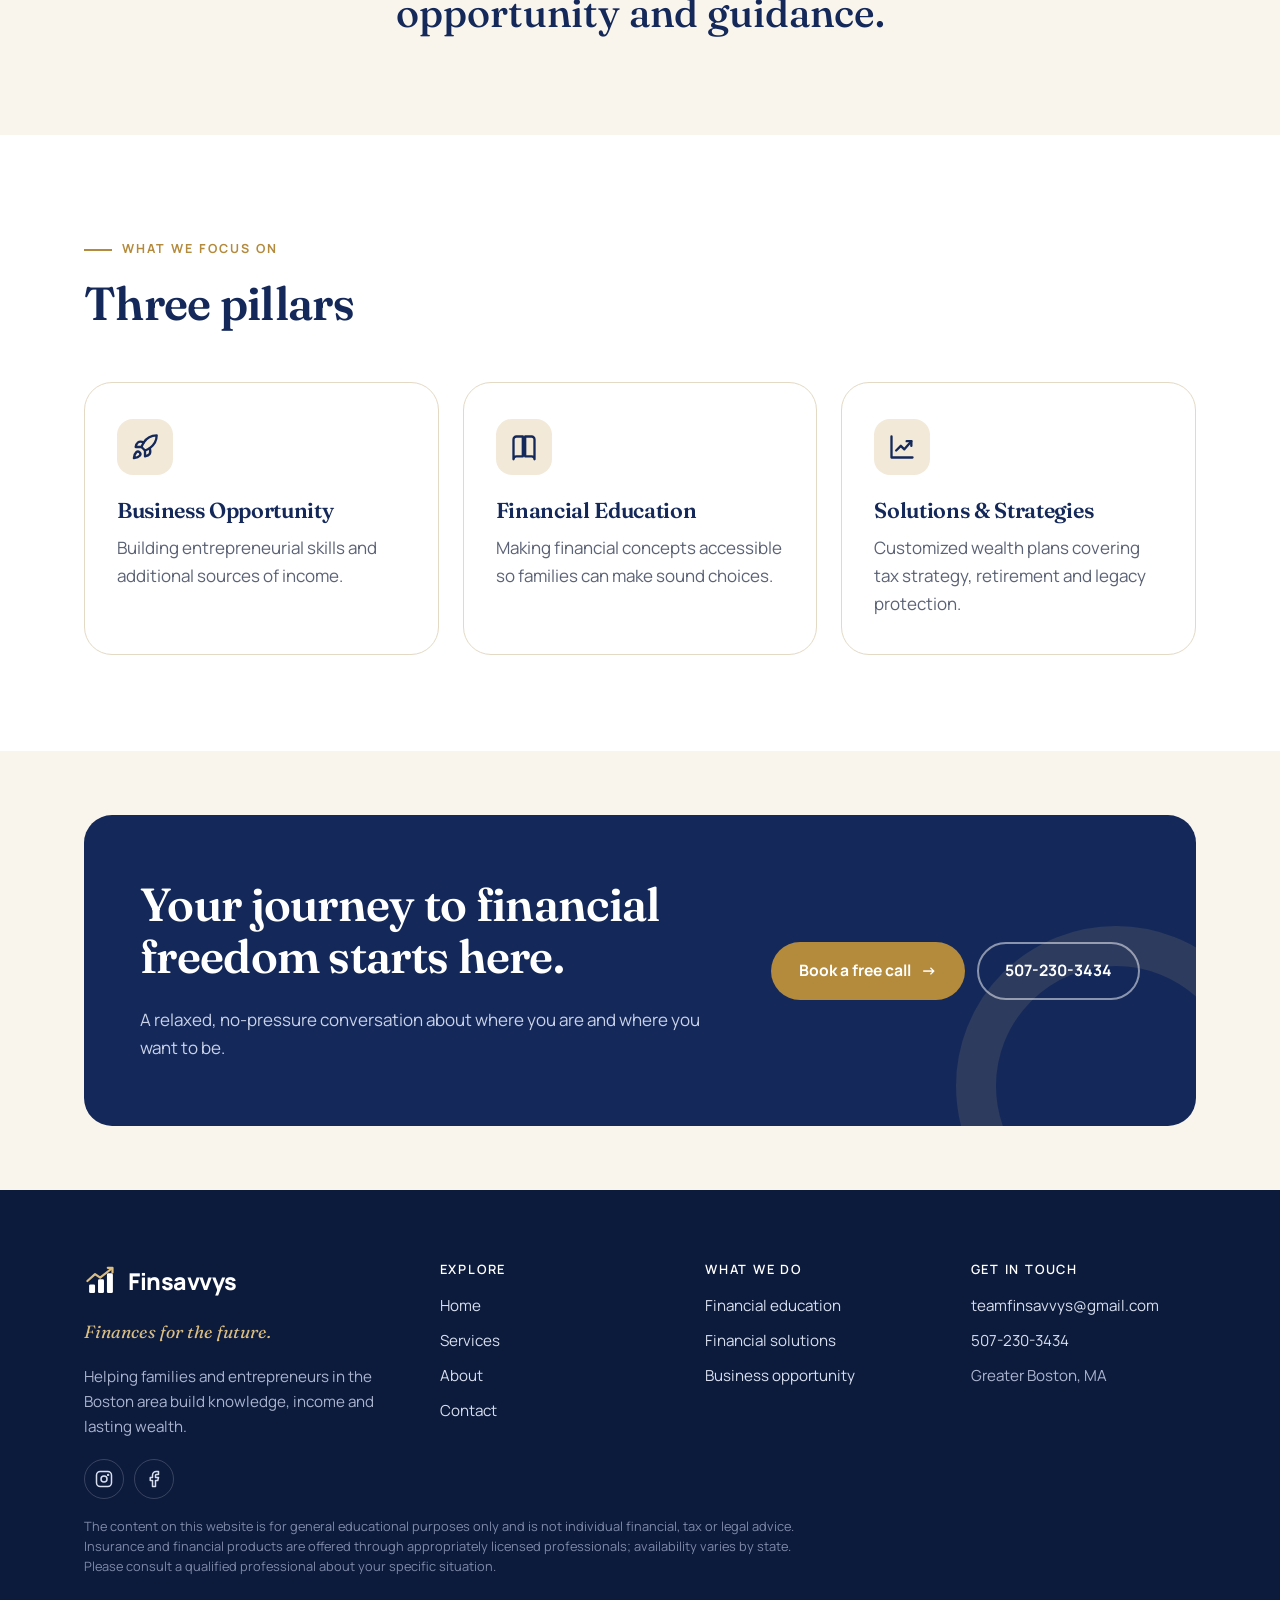
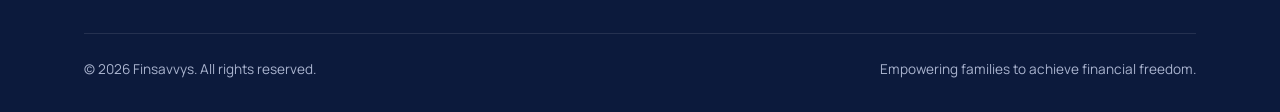
==== commit b99f13c9: "v3" ====
--- a/about/index.html
+++ b/about/index.html
@@ -22,7 +22,7 @@
 </head>
 <body>
 <a class="skip-link" href="#main">Skip to content</a>
-<header class="site-header">
+<header class="site-header on-dark">
   <div class="container nav">
     <a class="brand" href="../" aria-label="Finsavvys home"><svg class="brand-mark" viewBox="0 0 40 40" aria-hidden="true"><rect x="6" y="24" width="7" height="10" rx="1.5" fill="#14295a"/><rect x="16.5" y="18" width="7" height="16" rx="1.5" fill="#14295a"/><rect x="27" y="11" width="7" height="23" rx="1.5" fill="#14295a"/><path d="M4 20 13 12l6 4 14-11" fill="none" stroke="#b48a3c" stroke-width="2.6" stroke-linecap="round" stroke-linejoin="round"/><path d="M28 4.5h5.5V10" fill="none" stroke="#b48a3c" stroke-width="2.6" stroke-linecap="round" stroke-linejoin="round"/></svg><span class="brand-name">Finsavvys</span></a>
     <button class="nav-toggle" aria-label="Open menu" aria-expanded="false" aria-controls="nav-links"><svg viewBox="0 0 24 24" fill="none" stroke="currentColor" stroke-width="2" stroke-linecap="round" aria-hidden="true"><path d="M4 7h16M4 12h16M4 17h16"/></svg></button>
@@ -30,10 +30,12 @@
   </div>
 </header>
 <main id="main">
-<section class="page-hero">
+<section class="page-hero-x">
+  <img src="../assets/img/family-sunset.jpg" alt="">
   <div class="container">
     <span class="eyebrow">About us</span>
     <h1>The heart behind <em class="accent">Finsavvys.</em></h1>
+    <p class="lede">A founder's story, a family-first mission, and three pillars that guide everything we do.</p>
   </div>
 </section>
 
@@ -41,7 +43,7 @@
   <div class="container founder">
     <div class="reveal">
       <div class="portrait">
-        <img src="../assets/img/radhika.jpg" alt="Radhika Venigalla, founder of Finsavvys" width="800" height="1000" loading="eager">
+        <img src="../assets/img/radhika.jpg" alt="Radhika Venigalla, founder of Finsavvys" width="800" height="1000">
       </div>
       <div class="portrait-caption">
         <strong>Radhika Venigalla</strong>
--- a/assets/css/styles.css
+++ b/assets/css/styles.css
@@ -348,3 +348,207 @@
   .reveal { opacity: 1; transform: none; transition: none; }
   html { scroll-behavior: auto; }
 }
+
+/* ==========================================================
+   V2 — bolder look
+   ========================================================== */
+.site-header.on-dark:not(.scrolled) { background: transparent; }
+.site-header.on-dark:not(.scrolled) .brand-name,
+.site-header.on-dark:not(.scrolled) .nav-links a:not(.btn) { color: #fff; }
+.site-header.on-dark:not(.scrolled) .nav-links a:not(.btn):hover { background: rgba(255,255,255,.1); }
+.site-header.on-dark:not(.scrolled) .nav-toggle { color: #fff; }
+.site-header.on-dark:not(.scrolled) .brand-mark rect { fill: #fff; }
+.site-header.on-dark:not(.scrolled) .nav-links .btn { background: var(--gold); }
+.site-header.on-dark { position: fixed; left: 0; right: 0; }
+@media (max-width: 820px) {
+  .site-header.on-dark:not(.scrolled) .nav-links.open { background: var(--navy-deep); }
+  .site-header.on-dark:not(.scrolled) .nav-links.open a { border-color: rgba(255,255,255,.12); }
+}
+
+/* Dark hero */
+.hero-x {
+  position: relative; overflow: hidden; color: #cdd5ea;
+  background: radial-gradient(1200px 600px at 85% 10%, #22407f 0%, transparent 60%),
+              radial-gradient(900px 500px at 0% 100%, #1b3470 0%, transparent 55%),
+              var(--navy-deep);
+  padding: 150px 0 110px;
+}
+.hero-x::before { /* subtle grid */
+  content: ""; position: absolute; inset: 0; pointer-events: none; opacity: .5;
+  background-image: linear-gradient(rgba(255,255,255,.035) 1px, transparent 1px),
+                    linear-gradient(90deg, rgba(255,255,255,.035) 1px, transparent 1px);
+  background-size: 56px 56px;
+  mask-image: radial-gradient(ellipse at 60% 40%, #000 30%, transparent 75%);
+  -webkit-mask-image: radial-gradient(ellipse at 60% 40%, #000 30%, transparent 75%);
+}
+.orb { position: absolute; border-radius: 50%; filter: blur(60px); opacity: .55; pointer-events: none; animation: float 14s ease-in-out infinite; }
+.orb.gold { width: 380px; height: 380px; background: #b48a3c; right: 8%; top: 18%; opacity: .28; }
+.orb.blue { width: 460px; height: 460px; background: #2f5bd0; left: -120px; bottom: -160px; opacity: .3; animation-delay: -6s; }
+@keyframes float { 0%,100% { transform: translate(0,0) } 50% { transform: translate(-30px, 25px) } }
+
+.hero-x .hero-grid { position: relative; z-index: 1; grid-template-columns: 1.1fr .9fr; }
+.hero-x h1 { color: #fff; font-size: clamp(2.7rem, 6.2vw, 5.2rem); line-height: 1.02; letter-spacing: -0.025em; }
+.hero-x h1 em { font-style: italic; background: linear-gradient(90deg, #e8cf95, #b48a3c 60%, #e8cf95); -webkit-background-clip: text; background-clip: text; color: transparent; background-size: 200% auto; animation: shine 6s linear infinite; }
+@keyframes shine { to { background-position: 200% center; } }
+.hero-x .lede { color: #b9c3dc; font-size: 1.2rem; }
+.hero-x .eyebrow { color: var(--gold-soft); }
+.pill {
+  display: inline-flex; align-items: center; gap: 10px; padding: 7px 14px 7px 8px; border-radius: 999px;
+  background: rgba(255,255,255,.07); border: 1px solid rgba(255,255,255,.14); color: #e3e8f5;
+  font-size: .88rem; font-weight: 600; margin-bottom: 26px;
+}
+.pill b { background: var(--gold); color: #fff; border-radius: 999px; padding: 3px 10px; font-size: .75rem; letter-spacing: .06em; }
+.hero-x .btn-ghost { border-color: rgba(255,255,255,.35); color: #fff; }
+.hero-x .btn-ghost:hover { background: #fff; color: var(--navy); }
+.hero-stats { display: flex; flex-wrap: wrap; gap: 36px; margin-top: 48px; padding-top: 28px; border-top: 1px solid rgba(255,255,255,.12); }
+.hero-stats div { display: grid; gap: 2px; }
+.hero-stats strong { font-family: var(--serif); font-size: 2rem; color: #fff; font-weight: 600; line-height: 1; }
+.hero-stats span { font-size: .88rem; color: #9fabc9; }
+
+/* Photo arch with floating cards */
+.arch-wrap { position: relative; justify-self: center; width: min(430px, 100%); }
+.arch {
+  position: relative; aspect-ratio: 4/5; border-radius: 240px 240px 28px 28px; overflow: hidden;
+  border: 1px solid rgba(255,255,255,.18); box-shadow: 0 40px 80px -30px rgba(0,0,0,.6);
+}
+.arch img { width: 100%; height: 100%; object-fit: cover; object-position: 30% 20%; }
+.arch::after { content: ""; position: absolute; inset: 0; background: linear-gradient(180deg, transparent 55%, rgba(12,26,60,.55)); }
+.arch-ring { position: absolute; inset: -18px; border-radius: 260px 260px 40px 40px; border: 1.5px dashed rgba(217,189,130,.45); pointer-events: none; }
+.glass {
+  position: absolute; z-index: 2; background: rgba(255,255,255,.12); backdrop-filter: blur(14px); -webkit-backdrop-filter: blur(14px);
+  border: 1px solid rgba(255,255,255,.22); border-radius: 18px; padding: 14px 16px; color: #fff;
+  box-shadow: 0 20px 40px -20px rgba(0,0,0,.5); animation: bob 6s ease-in-out infinite;
+}
+.glass small { display: block; color: #cdd5ea; font-size: .75rem; font-weight: 600; letter-spacing: .04em; }
+.glass strong { font-size: 1.05rem; }
+.glass.g1 { left: -54px; top: 16%; }
+.glass.g2 { right: -40px; top: 46%; animation-delay: -2s; width: 190px; }
+.glass.g3 { left: -30px; bottom: 8%; animation-delay: -4s; display: flex; align-items: center; gap: 12px; }
+.glass .ico { width: 38px; height: 38px; border-radius: 12px; background: var(--gold); display: grid; place-items: center; }
+.glass .ico svg { width: 20px; height: 20px; color: #fff; }
+.glass svg.spark { width: 100%; height: 44px; margin-top: 6px; }
+.spark path.line { stroke-dasharray: 300; stroke-dashoffset: 300; animation: draw 2.4s .6s ease forwards; }
+@keyframes draw { to { stroke-dashoffset: 0; } }
+@keyframes bob { 0%,100% { transform: translateY(0) } 50% { transform: translateY(-10px) } }
+@media (max-width: 920px) {
+  .hero-x { padding-top: 120px; }
+  .hero-x .hero-grid { grid-template-columns: 1fr; }
+  .arch-wrap { width: min(340px, 78%); margin-top: 20px; }
+  .glass.g1 { left: -30px; } .glass.g2 { right: -30px; } .glass.g3 { left: -20px; }
+}
+@media (max-width: 480px) { .glass.g2 { display: none; } }
+
+/* Marquee */
+.marquee { background: var(--gold); color: #fff; overflow: hidden; padding: 18px 0; white-space: nowrap; position: relative; }
+.marquee-track { display: inline-flex; gap: 48px; animation: scroll 38s linear infinite; padding-left: 48px; }
+.marquee span { display: inline-flex; align-items: center; gap: 48px; font-family: var(--serif); font-size: 1.35rem; font-style: italic; }
+.marquee span::after { content: "✦"; font-style: normal; font-size: .9rem; opacity: .75; }
+@keyframes scroll { to { transform: translateX(-50%); } }
+
+/* Image pillar cards */
+.img-cards { display: grid; grid-template-columns: repeat(3, 1fr); gap: 22px; }
+@media (max-width: 920px) { .img-cards { grid-template-columns: 1fr; } }
+.img-card {
+  position: relative; min-height: 460px; border-radius: var(--radius-lg); overflow: hidden; color: #fff;
+  display: flex; flex-direction: column; justify-content: flex-end; padding: 32px; text-decoration: none;
+  isolation: isolate;
+}
+.img-card img { position: absolute; inset: 0; width: 100%; height: 100%; object-fit: cover; z-index: -2; transition: transform .8s cubic-bezier(.2,.7,.2,1); }
+.img-card::before { content: ""; position: absolute; inset: 0; z-index: -1; background: linear-gradient(180deg, rgba(12,26,60,.05) 20%, rgba(12,26,60,.92) 78%); transition: background .4s; }
+.img-card:hover img { transform: scale(1.07); }
+.img-card:hover { color: #fff; }
+.img-card .n { position: absolute; top: 24px; left: 28px; font-family: var(--serif); font-size: 3.4rem; line-height: 1; color: rgba(255,255,255,.9); font-weight: 500; }
+.img-card h3 { color: #fff; font-size: 1.7rem; margin-bottom: 8px; }
+.img-card p { color: #d3daea; margin: 0; }
+.img-card .go { margin-top: 18px; display: inline-flex; align-items: center; gap: 8px; font-weight: 700; color: var(--gold-soft); }
+.img-card .go::after { content: "→"; transition: transform .2s; }
+.img-card:hover .go::after { transform: translateX(4px); }
+
+/* Spec tiles (hover flip to gold) */
+.tiles { display: grid; grid-template-columns: repeat(4, 1fr); gap: 16px; }
+@media (max-width: 920px) { .tiles { grid-template-columns: repeat(2, 1fr); } }
+.tile {
+  background: var(--white); border: 1px solid var(--line); border-radius: 20px; padding: 26px 22px;
+  transition: background .25s, transform .25s, box-shadow .25s; cursor: default;
+}
+.tile .icon { width: 50px; height: 50px; border-radius: 14px; background: var(--cream-deep); color: var(--navy); display: grid; place-items: center; margin-bottom: 18px; transition: background .25s, color .25s; }
+.tile .icon svg { width: 26px; height: 26px; }
+.tile h3 { font-size: 1.12rem; margin: 0 0 6px; transition: color .25s; }
+.tile p { margin: 0; color: var(--muted); font-size: .93rem; line-height: 1.5; transition: color .25s; }
+.tile:hover { background: var(--navy); transform: translateY(-6px); box-shadow: var(--shadow); }
+.tile:hover h3 { color: #fff; } .tile:hover p { color: #b9c3dc; }
+.tile:hover .icon { background: var(--gold); color: #fff; }
+
+/* Compounding calculator */
+.calc { display: grid; grid-template-columns: 1fr 1.15fr; gap: 0; border-radius: var(--radius-lg); overflow: hidden; box-shadow: var(--shadow); background: var(--white); border: 1px solid var(--line); }
+@media (max-width: 920px) { .calc { grid-template-columns: 1fr; } }
+.calc-in { padding: 40px; }
+.calc-out { padding: 40px; background: var(--navy); color: #c9d2e8; position: relative; overflow: hidden; }
+@media (max-width: 520px) { .calc-in, .calc-out { padding: 28px 22px; } }
+.range { margin-bottom: 26px; }
+.range-top { display: flex; justify-content: space-between; align-items: baseline; margin-bottom: 10px; }
+.range-top label { font-weight: 700; color: var(--navy); font-size: .95rem; }
+.range-top output { font-family: var(--serif); font-size: 1.5rem; color: var(--gold); font-weight: 600; }
+input[type=range] { -webkit-appearance: none; appearance: none; width: 100%; height: 8px; border-radius: 99px; background: linear-gradient(90deg, var(--gold) var(--p, 50%), var(--cream-deep) var(--p, 50%)); outline: none; }
+input[type=range]::-webkit-slider-thumb { -webkit-appearance: none; width: 24px; height: 24px; border-radius: 50%; background: #fff; border: 3px solid var(--navy); cursor: pointer; box-shadow: 0 2px 8px rgba(0,0,0,.2); }
+input[type=range]::-moz-range-thumb { width: 20px; height: 20px; border-radius: 50%; background: #fff; border: 3px solid var(--navy); cursor: pointer; }
+input[type=range]:focus-visible::-webkit-slider-thumb { box-shadow: 0 0 0 5px rgba(180,138,60,.35); }
+.calc-out .big { font-family: var(--serif); font-size: clamp(2.6rem, 5vw, 3.8rem); color: #fff; line-height: 1; margin: 6px 0 4px; font-weight: 600; }
+.calc-out .lbl { font-size: .8rem; letter-spacing: .14em; text-transform: uppercase; color: var(--gold-soft); font-weight: 700; }
+.bars { display: grid; gap: 14px; margin: 28px 0 22px; }
+.bar-row { display: grid; gap: 6px; font-size: .9rem; }
+.bar-row .meta { display: flex; justify-content: space-between; }
+.bar-row .meta b { color: #fff; }
+.bar { height: 14px; border-radius: 99px; background: rgba(255,255,255,.08); overflow: hidden; }
+.bar i { display: block; height: 100%; border-radius: 99px; transition: width .5s cubic-bezier(.2,.7,.2,1); }
+.bar i.c { background: #7f93c4; } .bar i.g { background: linear-gradient(90deg, #b48a3c, #e8cf95); }
+.calc-note { font-size: .78rem; color: #8e9aba; margin: 0; line-height: 1.5; }
+.insight { background: rgba(255,255,255,.07); border: 1px solid rgba(255,255,255,.12); border-radius: 14px; padding: 14px 16px; color: #e6eaf5; font-size: .95rem; margin-bottom: 18px; }
+.insight b { color: var(--gold-soft); }
+
+/* Photo split */
+.photo-split { display: grid; grid-template-columns: 1fr 1fr; gap: 64px; align-items: center; }
+@media (max-width: 920px) { .photo-split { grid-template-columns: 1fr; gap: 40px; } }
+.photo-frame { position: relative; }
+.photo-frame img { border-radius: var(--radius-lg); width: 100%; aspect-ratio: 5/4; object-fit: cover; box-shadow: var(--shadow); }
+.photo-frame .badge {
+  position: absolute; right: -18px; bottom: -22px; background: var(--gold); color: #fff; border-radius: 20px; padding: 18px 22px;
+  box-shadow: var(--shadow); max-width: 220px;
+}
+.photo-frame .badge strong { display: block; font-family: var(--serif); font-size: 1.5rem; line-height: 1.1; }
+.photo-frame .badge span { font-size: .85rem; opacity: .9; }
+@media (max-width: 520px) { .photo-frame .badge { right: 12px; } }
+.photo-frame::before { content: ""; position: absolute; left: -18px; top: -18px; width: 45%; height: 55%; border-radius: var(--radius-lg); background: var(--cream-deep); z-index: -1; }
+.bg-navy .photo-frame::before { background: rgba(255,255,255,.06); }
+
+/* Founder quote */
+.founder-x { display: grid; grid-template-columns: 300px 1fr; gap: 56px; align-items: center; }
+@media (max-width: 820px) { .founder-x { grid-template-columns: 1fr; gap: 32px; } }
+.founder-x .round { width: 300px; max-width: 70vw; aspect-ratio: 1; border-radius: 50%; overflow: hidden; border: 8px solid var(--white); box-shadow: 0 0 0 2px var(--gold), var(--shadow); }
+.founder-x .round img { width: 100%; height: 100%; object-fit: cover; object-position: 30% 15%; }
+.quote { font-family: var(--serif); font-size: clamp(1.5rem, 2.8vw, 2.1rem); line-height: 1.35; color: var(--navy); margin: 0 0 20px; font-weight: 500; position: relative; }
+.quote::before { content: "“"; position: absolute; left: -8px; top: -50px; font-size: 7rem; color: var(--gold); opacity: .35; line-height: 1; }
+
+/* Image band */
+.band {
+  position: relative; padding: 140px 0; color: #fff; text-align: center; isolation: isolate; overflow: hidden;
+}
+.band img { position: absolute; inset: 0; width: 100%; height: 120%; object-fit: cover; z-index: -2; top: -10%; }
+.band::before { content: ""; position: absolute; inset: 0; background: linear-gradient(180deg, rgba(12,26,60,.72), rgba(12,26,60,.82)); z-index: -1; }
+.band .mission { color: #fff; max-width: 24ch; }
+.band .mission .accent { color: var(--gold-soft); }
+.band .eyebrow { color: var(--gold-soft); justify-content: center; }
+
+/* Inner-page dark hero with photo */
+.page-hero-x { position: relative; padding: 170px 0 100px; color: #cdd5ea; isolation: isolate; overflow: hidden; }
+.page-hero-x > img { position: absolute; inset: 0; width: 100%; height: 100%; object-fit: cover; z-index: -2; }
+.page-hero-x::before { content: ""; position: absolute; inset: 0; z-index: -1; background: linear-gradient(90deg, rgba(12,26,60,.96) 0%, rgba(12,26,60,.82) 50%, rgba(12,26,60,.45) 100%); }
+.page-hero-x h1 { color: #fff; max-width: 15ch; }
+.page-hero-x h1 em { color: var(--gold-soft); }
+.page-hero-x .lede { color: #c3cce2; }
+.page-hero-x .eyebrow { color: var(--gold-soft); }
+.crumbs { display: flex; gap: 8px; font-size: .88rem; color: #9fabc9; margin-top: 26px; }
+.crumbs a { color: #d7deee; text-decoration: none; }
+
+/* Counter numbers */
+.num-lg { font-family: var(--serif); font-size: clamp(2.6rem, 5vw, 3.6rem); color: var(--navy); line-height: 1; font-weight: 600; }
